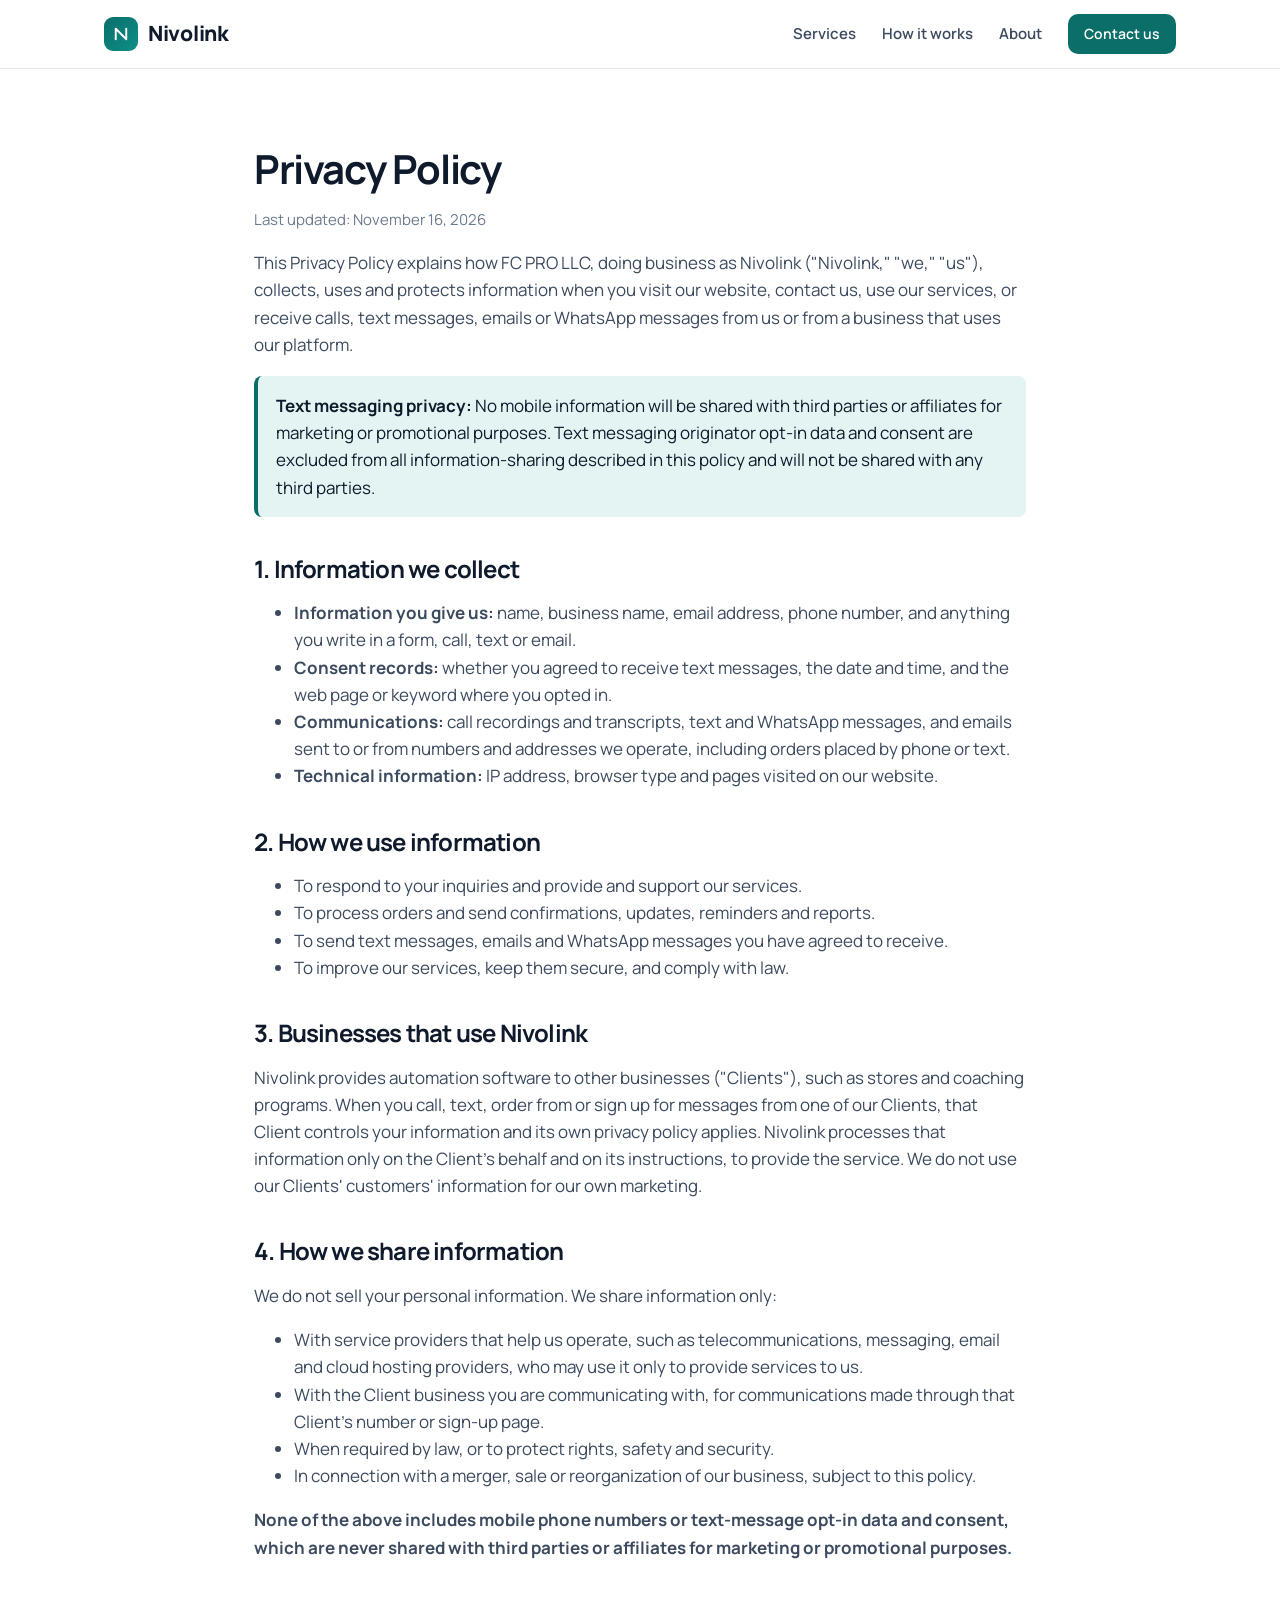
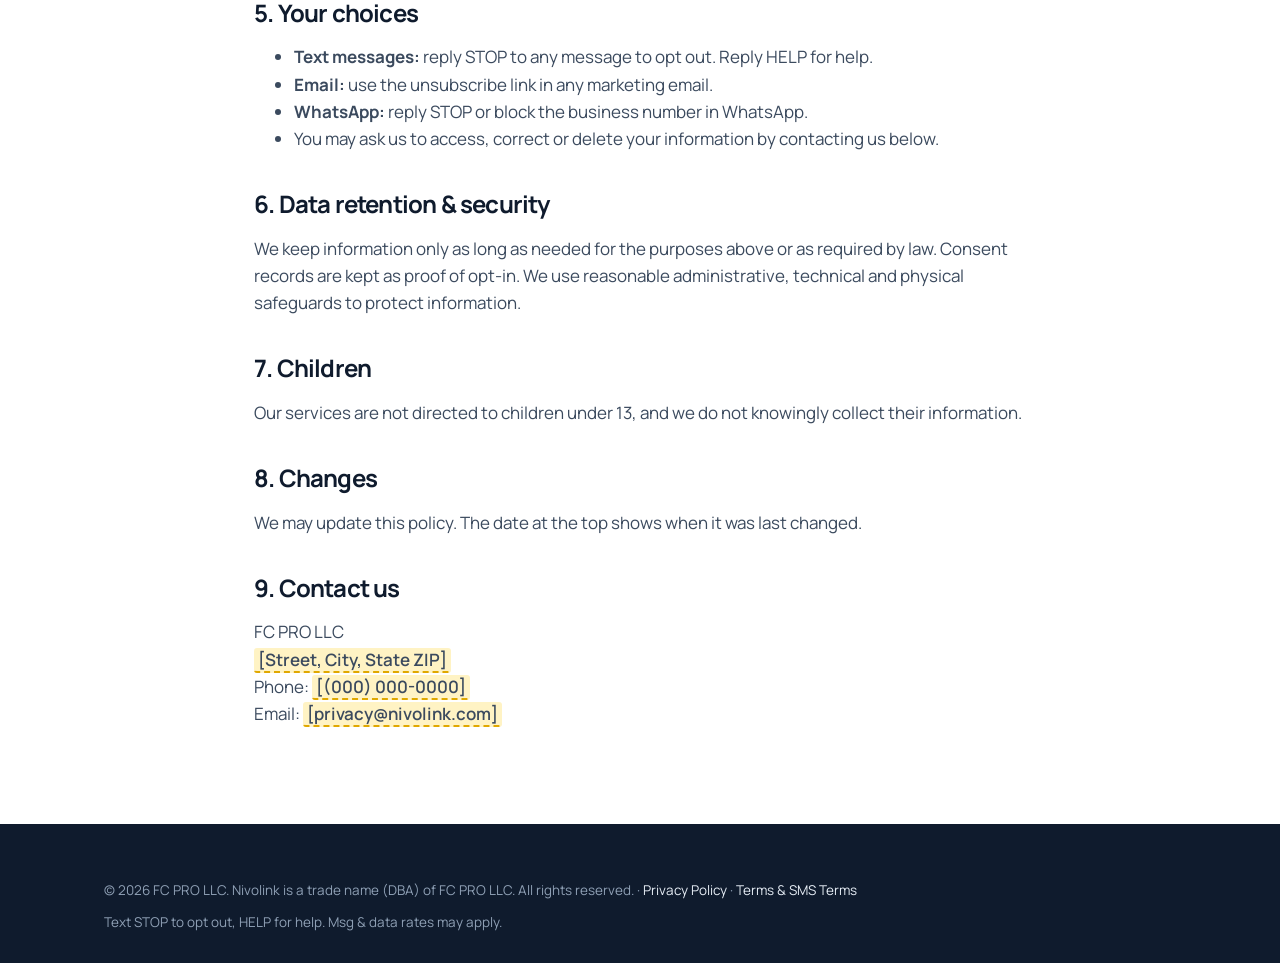
==== privacy.html @ d1e4249a "Add files via upload" ====
<!DOCTYPE html>
<html lang="en">
<head>
<meta charset="utf-8">
<meta name="viewport" content="width=device-width, initial-scale=1">
<title>Privacy Policy – Nivolink</title>
<link rel="preconnect" href="https://fonts.googleapis.com">
<link rel="preconnect" href="https://fonts.gstatic.com" crossorigin>
<link href="https://fonts.googleapis.com/css2?family=Manrope:wght@400;500;600;700;800&display=swap" rel="stylesheet">
<link rel="stylesheet" href="styles.css">
</head>
<body>

<header class="site">
  <div class="wrap">
    <a class="logo" href="index.html">
      <span class="logo-mark"><svg width="18" height="18" viewBox="0 0 24 24" fill="none" stroke="#fff" stroke-width="2.6" stroke-linecap="round" stroke-linejoin="round"><path d="M5 19V5l14 14V5"/></svg></span>
      Nivolink
    </a>
    <nav class="main">
      <a href="index.html#services">Services</a>
      <a href="index.html#how">How it works</a>
      <a href="index.html#about">About</a>
      <a href="index.html#contact" class="btn small">Contact us</a>
    </nav>
  </div>
</header>

<main class="legal">
  <div class="wrap">
    <h1>Privacy Policy</h1>
    <p class="updated">Last updated: November 16, 2026</p>

    <p>This Privacy Policy explains how FC PRO LLC, doing business as Nivolink ("Nivolink," "we," "us"), collects, uses and protects information when you visit our website, contact us, use our services, or receive calls, text messages, emails or WhatsApp messages from us or from a business that uses our platform.</p>

    <div class="callout"><strong>Text messaging privacy:</strong> No mobile information will be shared with third parties or affiliates for marketing or promotional purposes. Text messaging originator opt-in data and consent are excluded from all information-sharing described in this policy and will not be shared with any third parties.</div>

    <h2>1. Information we collect</h2>
    <ul>
      <li><strong>Information you give us:</strong> name, business name, email address, phone number, and anything you write in a form, call, text or email.</li>
      <li><strong>Consent records:</strong> whether you agreed to receive text messages, the date and time, and the web page or keyword where you opted in.</li>
      <li><strong>Communications:</strong> call recordings and transcripts, text and WhatsApp messages, and emails sent to or from numbers and addresses we operate, including orders placed by phone or text.</li>
      <li><strong>Technical information:</strong> IP address, browser type and pages visited on our website.</li>
    </ul>

    <h2>2. How we use information</h2>
    <ul>
      <li>To respond to your inquiries and provide and support our services.</li>
      <li>To process orders and send confirmations, updates, reminders and reports.</li>
      <li>To send text messages, emails and WhatsApp messages you have agreed to receive.</li>
      <li>To improve our services, keep them secure, and comply with law.</li>
    </ul>

    <h2>3. Businesses that use Nivolink</h2>
    <p>Nivolink provides automation software to other businesses ("Clients"), such as stores and coaching programs. When you call, text, order from or sign up for messages from one of our Clients, that Client controls your information and its own privacy policy applies. Nivolink processes that information only on the Client's behalf and on its instructions, to provide the service. We do not use our Clients' customers' information for our own marketing.</p>

    <h2>4. How we share information</h2>
    <p>We do not sell your personal information. We share information only:</p>
    <ul>
      <li>With service providers that help us operate, such as telecommunications, messaging, email and cloud hosting providers, who may use it only to provide services to us.</li>
      <li>With the Client business you are communicating with, for communications made through that Client's number or sign-up page.</li>
      <li>When required by law, or to protect rights, safety and security.</li>
      <li>In connection with a merger, sale or reorganization of our business, subject to this policy.</li>
    </ul>
    <p><strong>None of the above includes mobile phone numbers or text-message opt-in data and consent, which are never shared with third parties or affiliates for marketing or promotional purposes.</strong></p>

    <h2>5. Your choices</h2>
    <ul>
      <li><strong>Text messages:</strong> reply STOP to any message to opt out. Reply HELP for help.</li>
      <li><strong>Email:</strong> use the unsubscribe link in any marketing email.</li>
      <li><strong>WhatsApp:</strong> reply STOP or block the business number in WhatsApp.</li>
      <li>You may ask us to access, correct or delete your information by contacting us below.</li>
    </ul>

    <h2>6. Data retention &amp; security</h2>
    <p>We keep information only as long as needed for the purposes above or as required by law. Consent records are kept as proof of opt-in. We use reasonable administrative, technical and physical safeguards to protect information.</p>

    <h2>7. Children</h2>
    <p>Our services are not directed to children under 13, and we do not knowingly collect their information.</p>

    <h2>8. Changes</h2>
    <p>We may update this policy. The date at the top shows when it was last changed.</p>

    <h2>9. Contact us</h2>
    <p>FC PRO LLC<br>
    <span class="ph">[Street, City, State ZIP]</span><br>
    Phone: <span class="ph">[(000) 000-0000]</span><br>
    Email: <span class="ph">[privacy@nivolink.com]</span></p>
  </div>
</main>

<footer class="site">
  <div class="wrap">
    <div class="foot-bottom" style="border:0;margin:0;padding:0">
      <span>© 2026 FC PRO LLC. Nivolink is a trade name (DBA) of FC PRO LLC. All rights reserved. · <a href="privacy.html">Privacy Policy</a> · <a href="terms.html">Terms &amp; SMS Terms</a></span>
      <span>Text STOP to opt out, HELP for help. Msg &amp; data rates may apply.</span>
    </div>
  </div>
</footer>
</body>
</html>
---- styles.css ----
:root{
  --ink:#0f1b2d;
  --ink-2:#3b4a5e;
  --muted:#6b7a8f;
  --line:#e3e8ef;
  --bg:#ffffff;
  --bg-soft:#f5f8fb;
  --brand:#0b6e69;
  --brand-2:#0e8f88;
  --brand-soft:#e3f4f2;
  --accent:#f2a33a;
  --radius:14px;
  --max:1120px;
}
*{box-sizing:border-box}
html{scroll-behavior:smooth}
body{margin:0;font-family:"Manrope",system-ui,-apple-system,Segoe UI,Roboto,sans-serif;color:var(--ink);background:var(--bg);line-height:1.6;font-size:17px}
a{color:var(--brand)}
img{max-width:100%}
.wrap{max-width:var(--max);margin:0 auto;padding:0 24px}

/* placeholder marker – replace before going live */
.ph{background:#fff3c4;border-bottom:2px dashed #e0a800;padding:0 4px;border-radius:3px;font-weight:600}

/* header */
header.site{position:sticky;top:0;z-index:10;background:rgba(255,255,255,.94);backdrop-filter:blur(8px);border-bottom:1px solid var(--line)}
header.site .wrap{display:flex;align-items:center;justify-content:space-between;height:68px}
.logo{display:flex;align-items:center;gap:10px;text-decoration:none;color:var(--ink);font-weight:800;font-size:21px;letter-spacing:-.3px}
.logo-mark{width:34px;height:34px;border-radius:9px;background:linear-gradient(135deg,var(--brand),var(--brand-2));display:grid;place-items:center}
nav.main{display:flex;gap:26px;align-items:center}
nav.main a{color:var(--ink-2);text-decoration:none;font-weight:600;font-size:15px}
nav.main a:hover{color:var(--brand)}
.btn{display:inline-block;background:var(--brand);color:#fff!important;text-decoration:none;font-weight:700;padding:12px 22px;border-radius:10px;border:0;cursor:pointer;font-size:16px;font-family:inherit}
.btn:hover{background:var(--brand-2)}
.btn.ghost{background:transparent;color:var(--brand)!important;border:2px solid var(--brand)}
.btn.small{padding:9px 16px;font-size:14px}
@media(max-width:860px){nav.main a:not(.btn){display:none}}

/* hero */
.hero{padding:84px 0 70px;background:radial-gradient(1200px 400px at 85% -10%,var(--brand-soft),transparent 70%)}
.hero-grid{display:grid;grid-template-columns:1.15fr .85fr;gap:56px;align-items:center}
.eyebrow{display:inline-block;font-size:13px;font-weight:800;letter-spacing:1.2px;text-transform:uppercase;color:var(--brand);background:var(--brand-soft);padding:6px 12px;border-radius:999px}
h1{font-size:52px;line-height:1.08;letter-spacing:-1.4px;margin:18px 0 18px}
h2{font-size:36px;line-height:1.15;letter-spacing:-.8px;margin:0 0 14px}
h3{font-size:20px;margin:0 0 8px}
.lead{font-size:20px;color:var(--ink-2);max-width:580px}
.hero .cta{display:flex;gap:14px;flex-wrap:wrap;margin-top:28px}
.hero-note{margin-top:18px;color:var(--muted);font-size:15px}
@media(max-width:900px){.hero-grid{grid-template-columns:1fr}h1{font-size:38px}}

/* phone mock */
.phone{background:#fff;border:1px solid var(--line);border-radius:28px;padding:18px;box-shadow:0 30px 60px -30px rgba(15,27,45,.35);max-width:360px;margin-left:auto}
.phone-top{display:flex;align-items:center;gap:10px;padding-bottom:12px;border-bottom:1px solid var(--line);margin-bottom:14px}
.avatar{width:36px;height:36px;border-radius:50%;background:var(--brand-soft);display:grid;place-items:center;font-weight:800;color:var(--brand);font-size:14px}
.phone-top small{display:block;color:var(--muted);font-size:12px}
.bubble{max-width:82%;padding:10px 14px;border-radius:16px;font-size:14.5px;margin:8px 0;line-height:1.45}
.bubble.in{background:var(--bg-soft);border-bottom-left-radius:4px}
.bubble.out{background:var(--brand);color:#fff;margin-left:auto;border-bottom-right-radius:4px}
.chan{display:flex;gap:6px;margin-top:14px;flex-wrap:wrap}
.chan span{font-size:12px;font-weight:700;color:var(--ink-2);background:var(--bg-soft);border:1px solid var(--line);padding:4px 10px;border-radius:999px}

/* sections */
section{padding:80px 0}
section.soft{background:var(--bg-soft)}
.section-head{max-width:700px;margin-bottom:42px}
.section-head p{color:var(--ink-2);font-size:18px;margin:0}
.grid-3{display:grid;grid-template-columns:repeat(3,1fr);gap:22px}
.grid-2{display:grid;grid-template-columns:repeat(2,1fr);gap:22px}
.grid-4{display:grid;grid-template-columns:repeat(4,1fr);gap:18px}
@media(max-width:900px){.grid-3,.grid-2,.grid-4{grid-template-columns:1fr}}
.card{background:#fff;border:1px solid var(--line);border-radius:var(--radius);padding:26px}
.card p{color:var(--ink-2);margin:0;font-size:16px}
.icon{width:44px;height:44px;border-radius:11px;background:var(--brand-soft);display:grid;place-items:center;margin-bottom:16px}
.icon svg{width:22px;height:22px;stroke:var(--brand);fill:none;stroke-width:2;stroke-linecap:round;stroke-linejoin:round}
ul.checks{list-style:none;padding:0;margin:14px 0 0}
ul.checks li{padding-left:26px;position:relative;margin:7px 0;color:var(--ink-2);font-size:15.5px}
ul.checks li::before{content:"";position:absolute;left:0;top:7px;width:14px;height:14px;border-radius:50%;background:var(--brand-soft);box-shadow:inset 0 0 0 4px var(--brand)}

/* steps */
.steps{counter-reset:s;display:grid;grid-template-columns:repeat(4,1fr);gap:20px}
.step{position:relative;padding-top:52px}
.step::before{counter-increment:s;content:counter(s);position:absolute;top:0;left:0;width:38px;height:38px;border-radius:50%;background:var(--brand);color:#fff;font-weight:800;display:grid;place-items:center}
.step p{color:var(--ink-2);margin:0;font-size:16px}
@media(max-width:900px){.steps{grid-template-columns:1fr 1fr}}

/* industries */
.tag{background:#fff;border:1px solid var(--line);border-radius:12px;padding:18px 20px;font-weight:700}
.tag small{display:block;font-weight:500;color:var(--muted);font-size:14px;margin-top:4px}

/* forms */
.form-box{background:#fff;border:1px solid var(--line);border-radius:18px;padding:32px;box-shadow:0 20px 50px -35px rgba(15,27,45,.4)}
label{display:block;font-weight:700;font-size:14px;margin:0 0 6px}
input[type=text],input[type=tel],input[type=email],textarea,select{width:100%;padding:12px 14px;border:1px solid #cfd8e3;border-radius:10px;font:inherit;font-size:16px;background:#fff}
textarea{min-height:110px;resize:vertical}
.field{margin-bottom:16px}
.row-2{display:grid;grid-template-columns:1fr 1fr;gap:14px}
@media(max-width:640px){.row-2{grid-template-columns:1fr}}
.consent{display:flex;gap:12px;align-items:flex-start;background:var(--bg-soft);border:1px solid var(--line);border-radius:10px;padding:14px;margin-bottom:12px}
.consent input{margin-top:4px;width:18px;height:18px;flex:0 0 auto;accent-color:var(--brand)}
.consent span{font-size:13.5px;color:var(--ink-2);line-height:1.5}
.consent strong{color:var(--ink)}
.fineprint{font-size:13px;color:var(--muted);margin-top:12px}
.thanks{display:none;background:var(--brand-soft);border:1px solid #b9e3df;color:var(--ink);padding:16px;border-radius:10px;margin-top:14px;font-weight:600}

/* contact strip */
.contact-list{list-style:none;padding:0;margin:20px 0 0}
.contact-list li{margin:10px 0;color:var(--ink-2)}
.contact-list b{display:inline-block;min-width:92px;color:var(--ink)}

/* legal pages */
.legal{padding:60px 0 80px}
.legal .wrap{max-width:820px}
.legal h1{font-size:40px}
.legal h2{font-size:24px;margin-top:38px}
.legal p,.legal li{color:var(--ink-2)}
.legal .updated{color:var(--muted);font-size:15px}
.callout{background:var(--brand-soft);border-left:4px solid var(--brand);padding:16px 18px;border-radius:8px;color:var(--ink);margin:18px 0}

/* footer */
footer.site{background:var(--ink);color:#c5cfdb;padding:56px 0 30px;font-size:15px}
footer.site a{color:#e6edf5;text-decoration:none}
footer.site a:hover{text-decoration:underline}
.foot-grid{display:grid;grid-template-columns:1.4fr 1fr 1fr 1fr;gap:30px}
footer.site h4{color:#fff;margin:0 0 12px;font-size:15px}
footer.site ul{list-style:none;padding:0;margin:0}
footer.site li{margin:7px 0}
.foot-bottom{border-top:1px solid #24344a;margin-top:36px;padding-top:20px;display:flex;justify-content:space-between;flex-wrap:wrap;gap:10px;font-size:13.5px;color:#8fa0b5}
footer.site .ph{color:var(--ink)}
@media(max-width:900px){.foot-grid{grid-template-columns:1fr 1fr}}
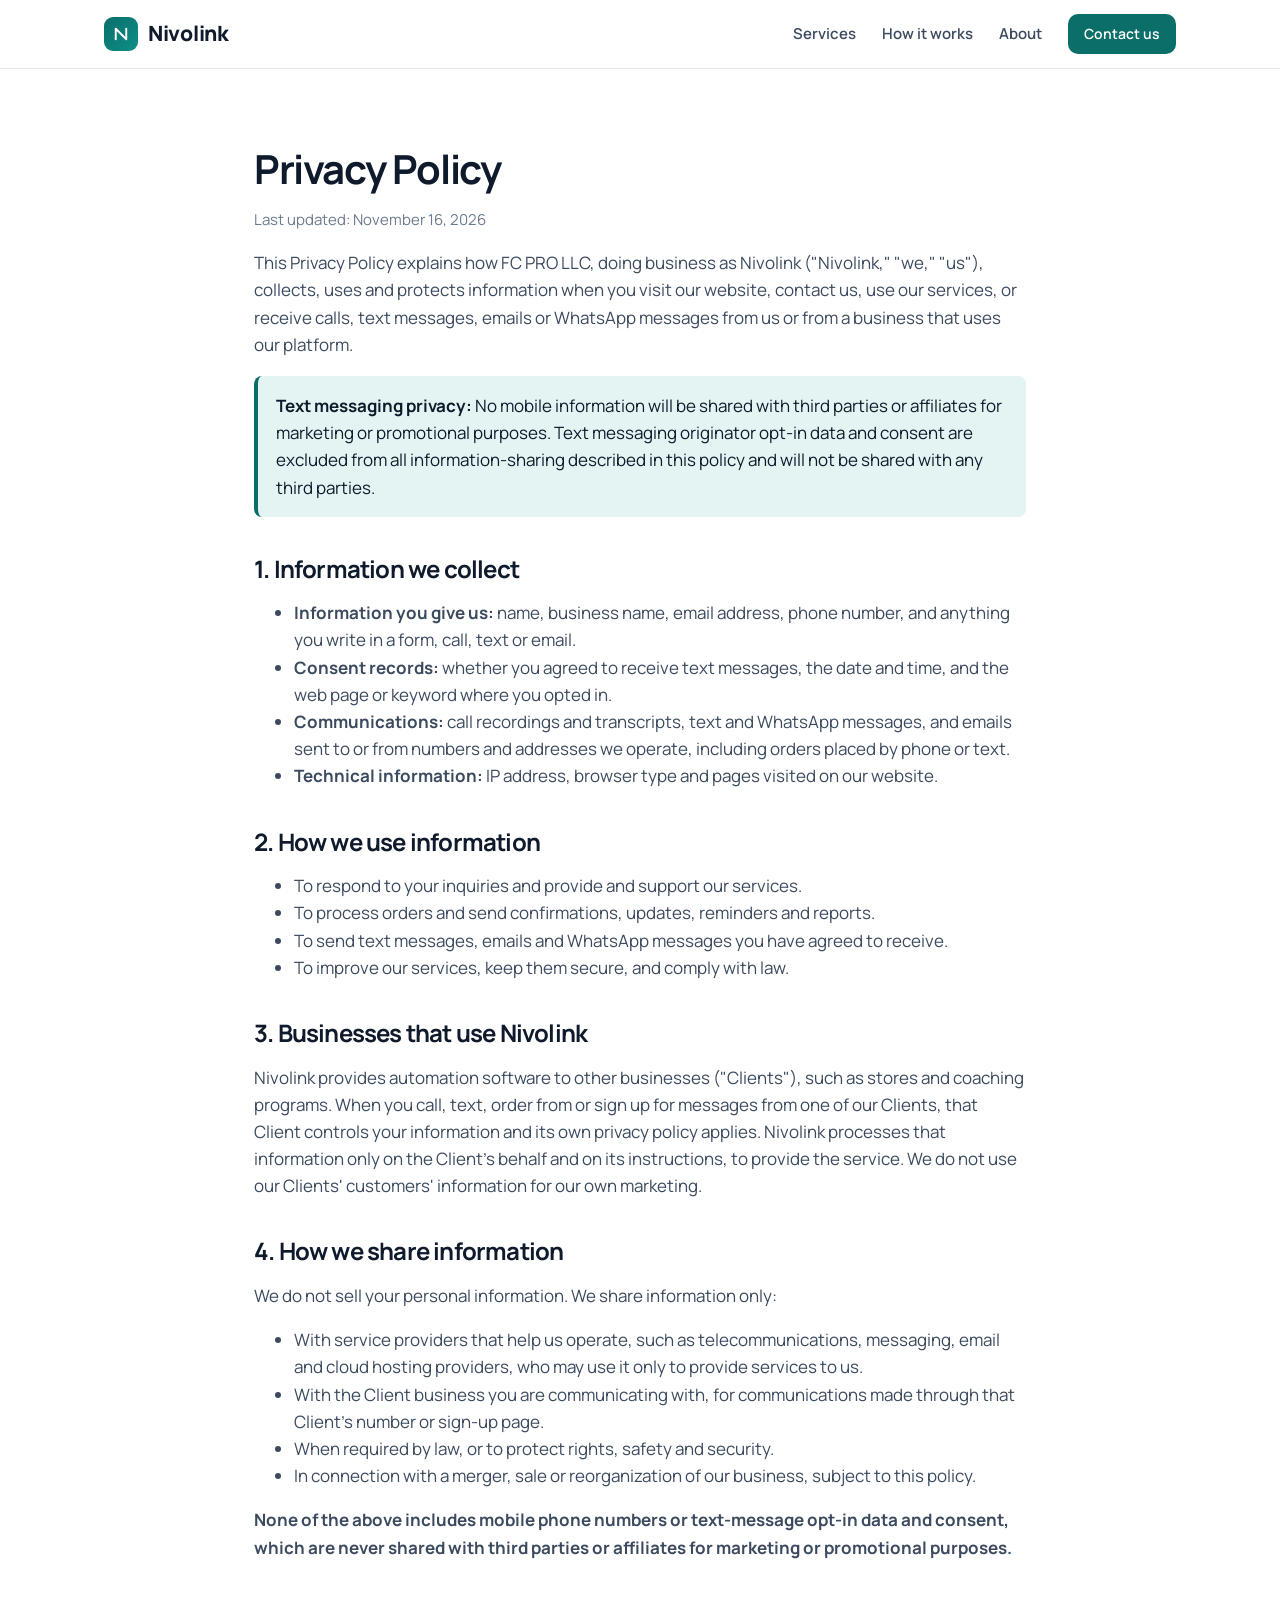
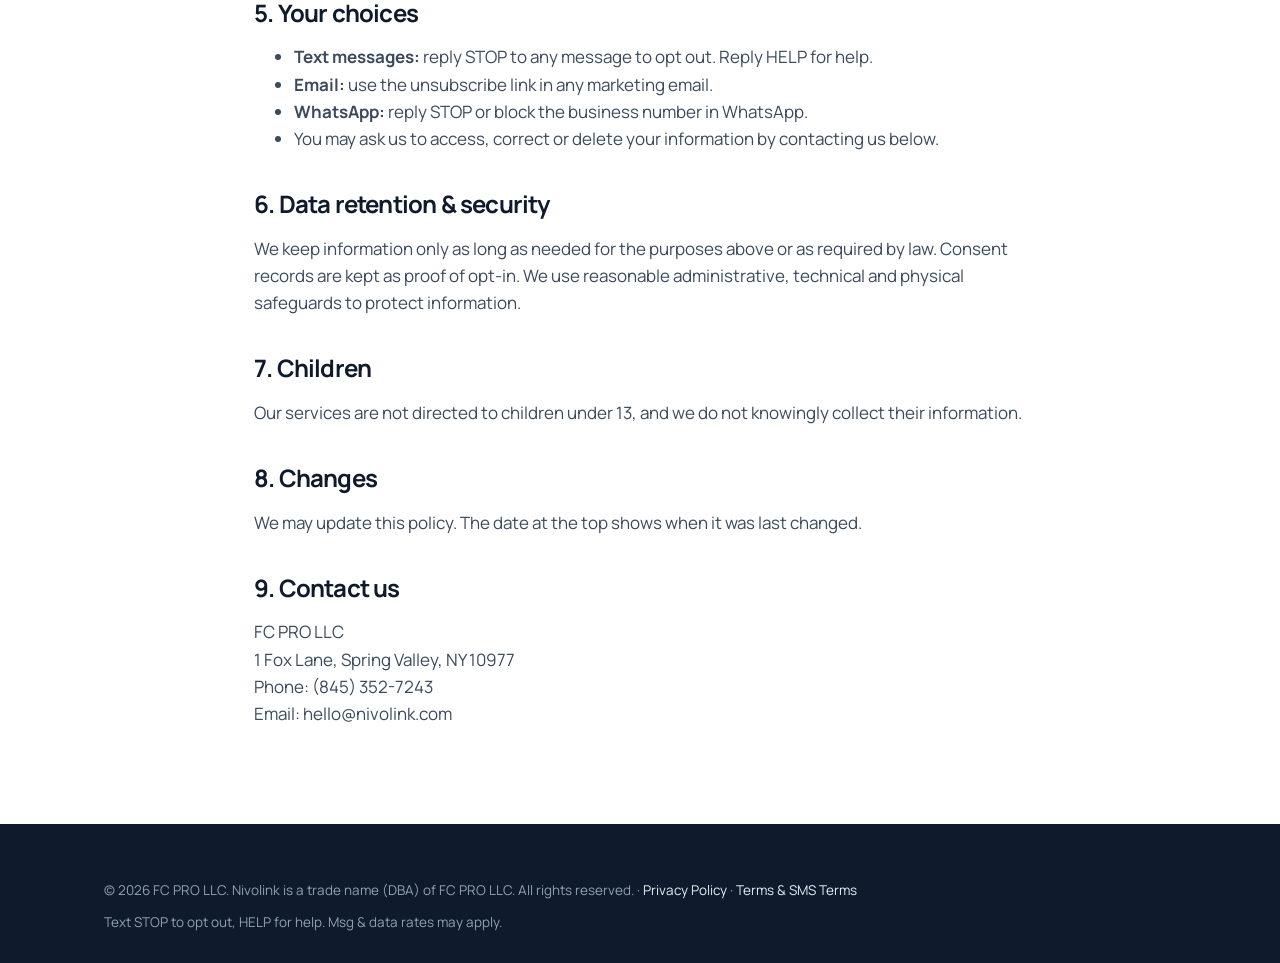
==== commit 56e42847: "Fill in business address, phone, email and hours Co-Authored-By: Claude Opus 5.5 <noreply@anthropic." ====
--- a/privacy.html
+++ b/privacy.html
@@ -83,9 +83,9 @@
 
     <h2>9. Contact us</h2>
     <p>FC PRO LLC<br>
-    <span class="ph">[Street, City, State ZIP]</span><br>
-    Phone: <span class="ph">[(000) 000-0000]</span><br>
-    Email: <span class="ph">[privacy@nivolink.com]</span></p>
+    1 Fox Lane, Spring Valley, NY 10977<br>
+    Phone: (845) 352-7243<br>
+    Email: hello@nivolink.com</p>
   </div>
 </main>
 
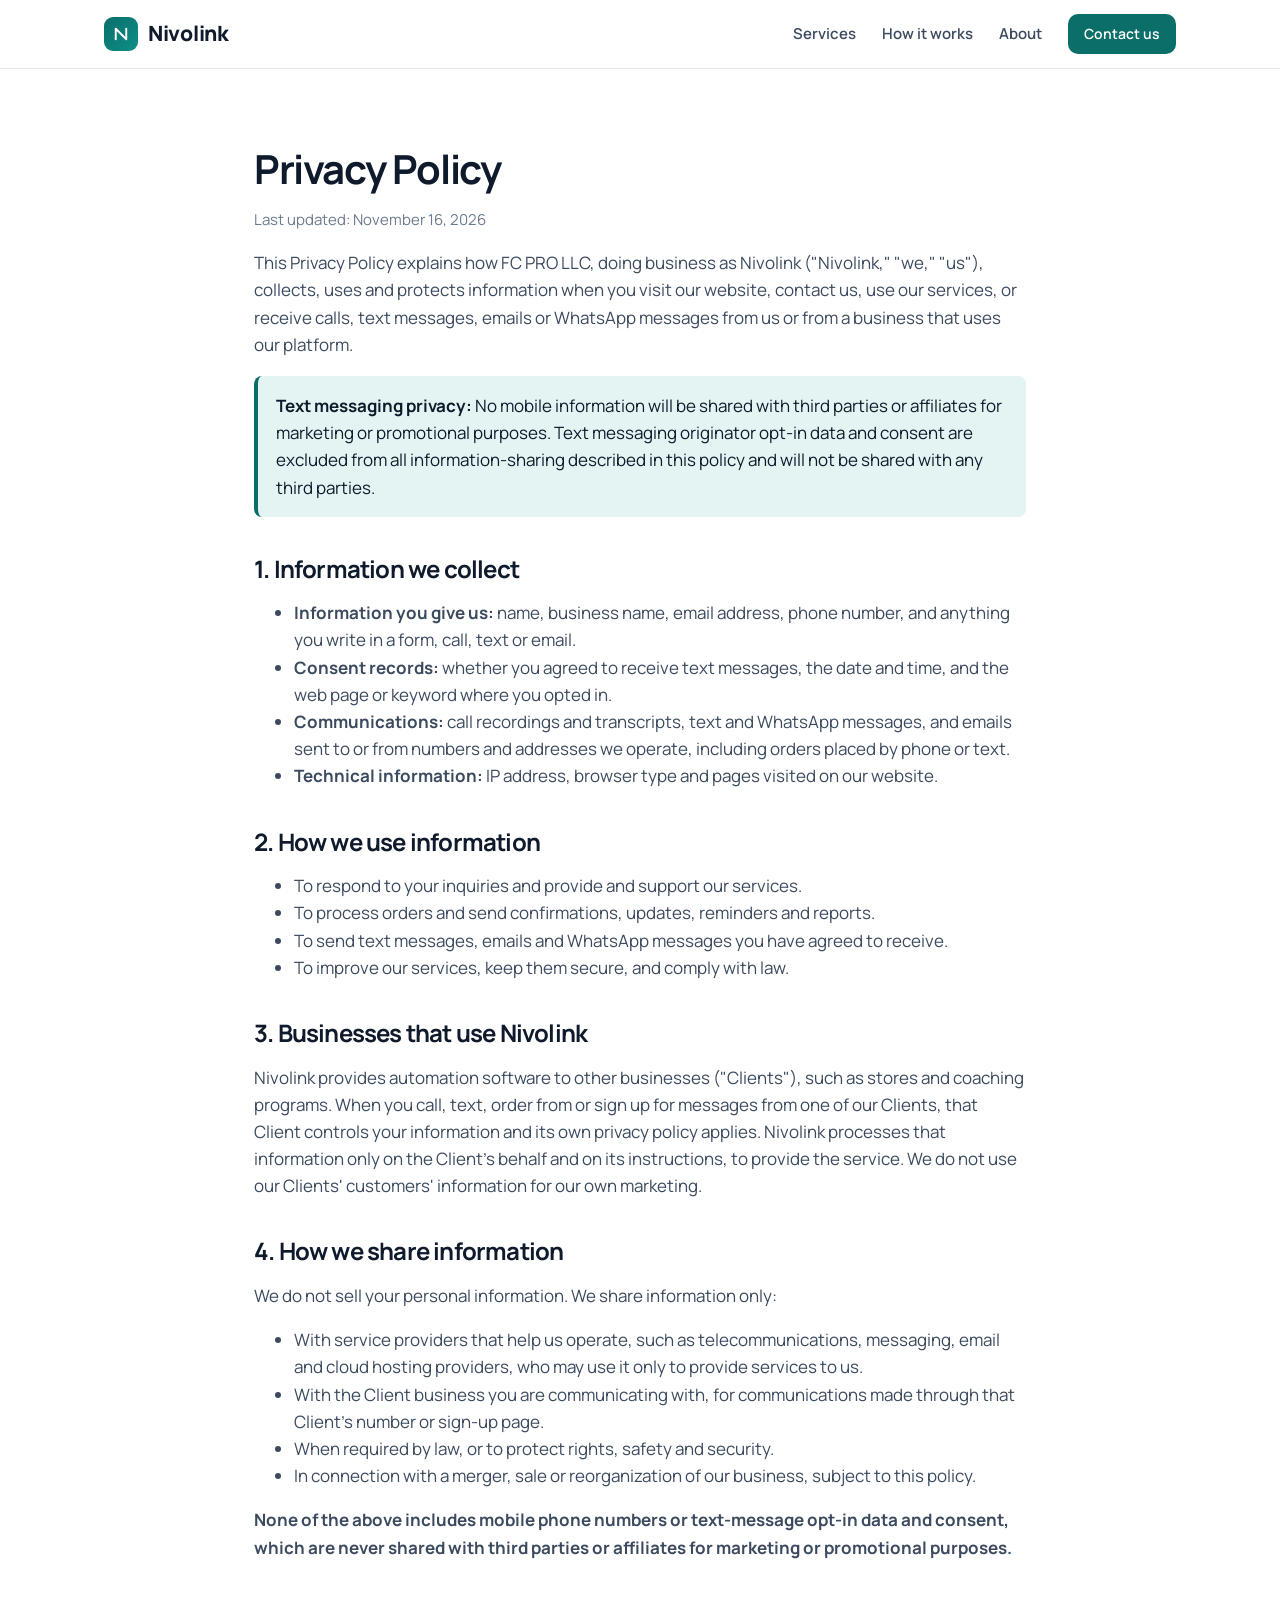
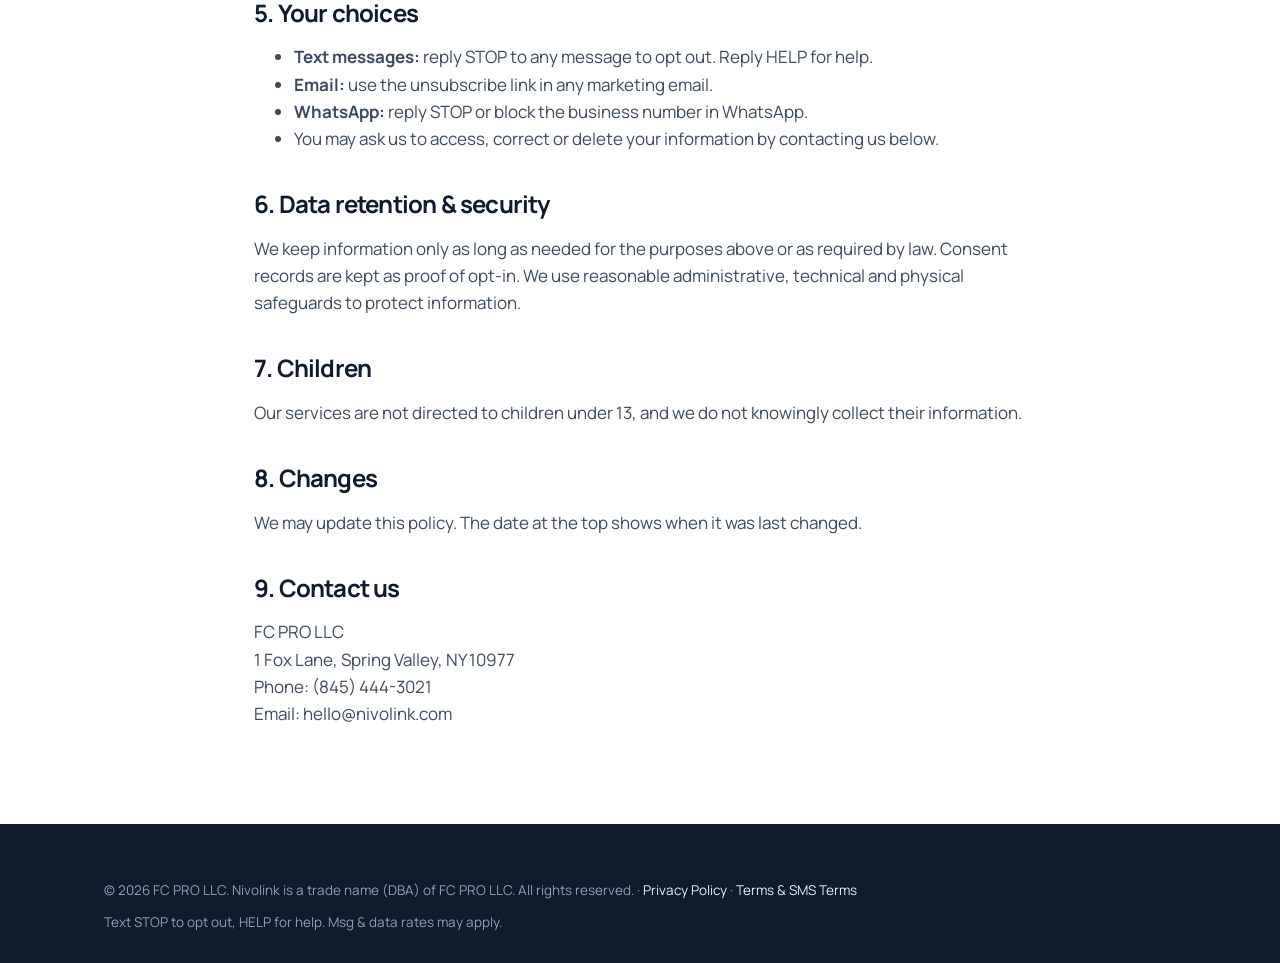
==== commit 8cb2459d: "Use (845) 444-3021 as Nivolink's single call and text number Co-Authored-By: Claude Opus 5.5 <norepl" ====
--- a/privacy.html
+++ b/privacy.html
@@ -84,7 +84,7 @@
     <h2>9. Contact us</h2>
     <p>FC PRO LLC<br>
     1 Fox Lane, Spring Valley, NY 10977<br>
-    Phone: (845) 352-7243<br>
+    Phone: (845) 444-3021<br>
     Email: hello@nivolink.com</p>
   </div>
 </main>
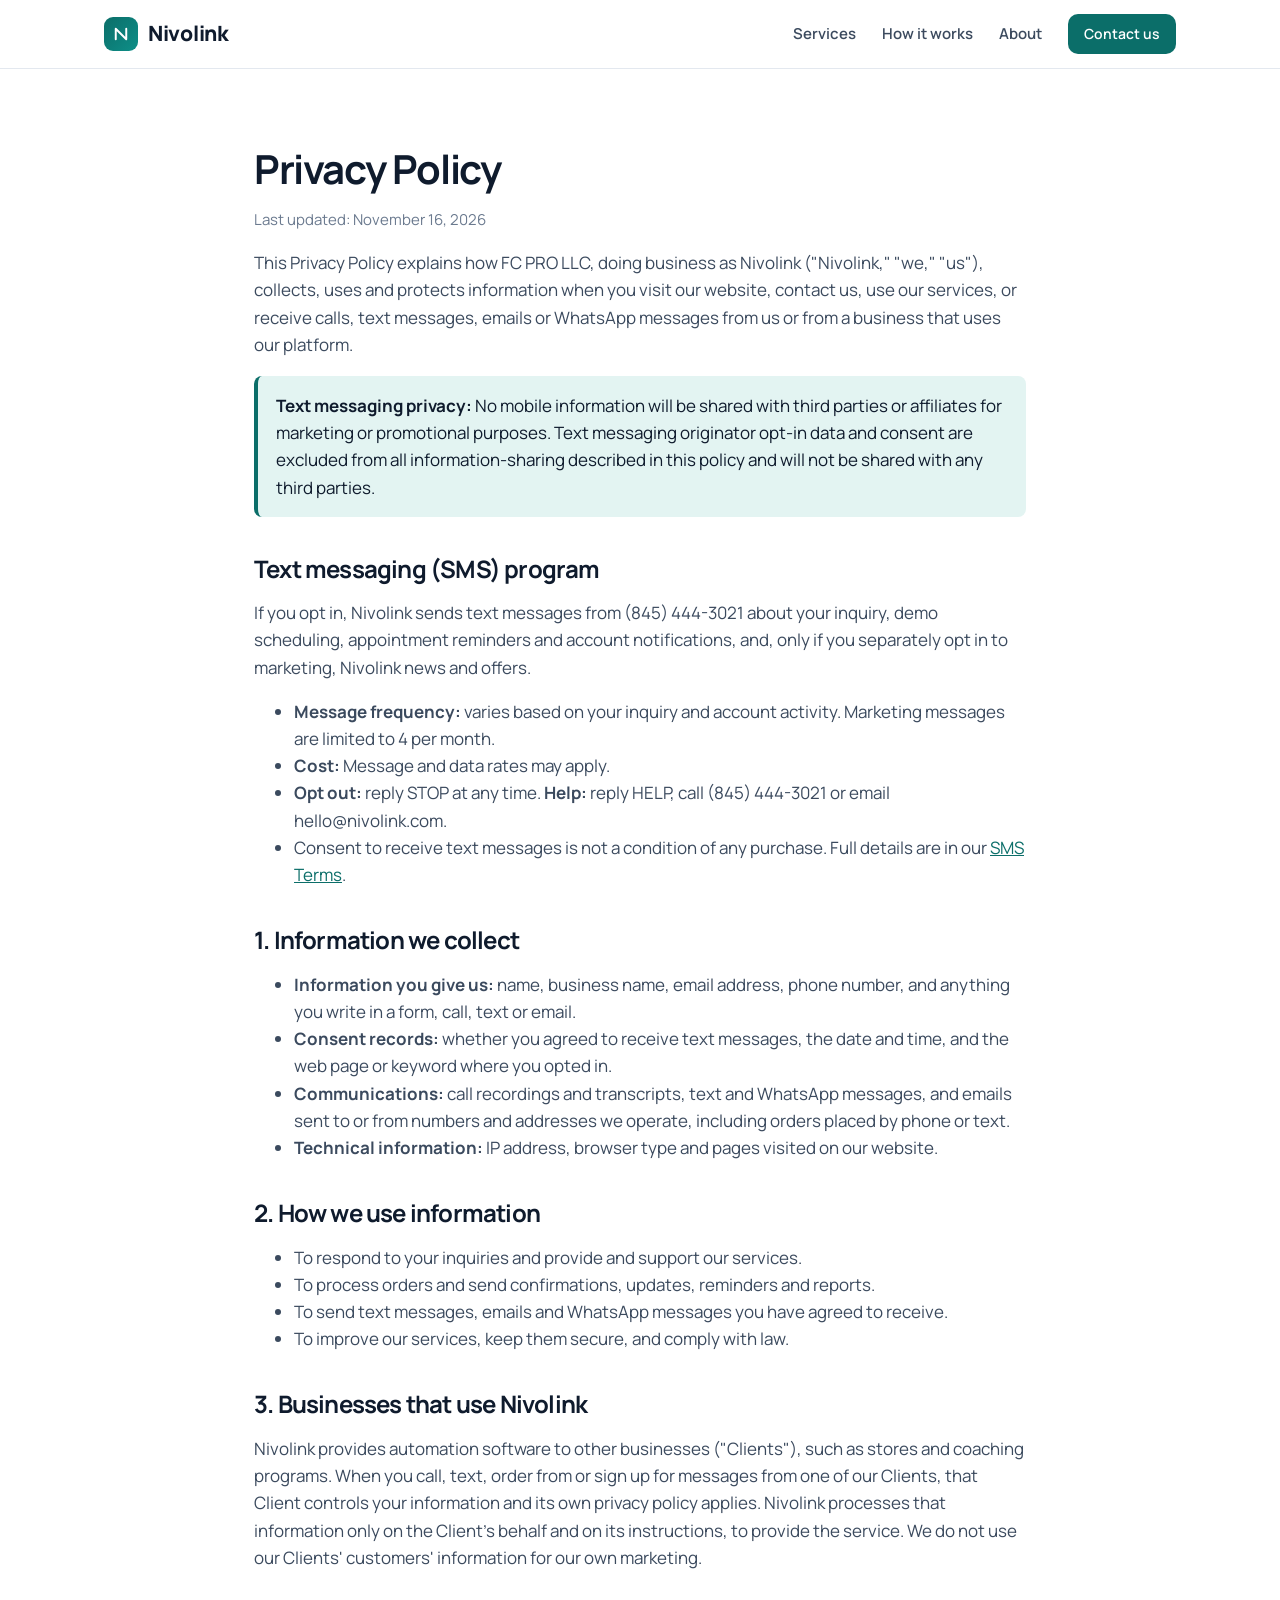
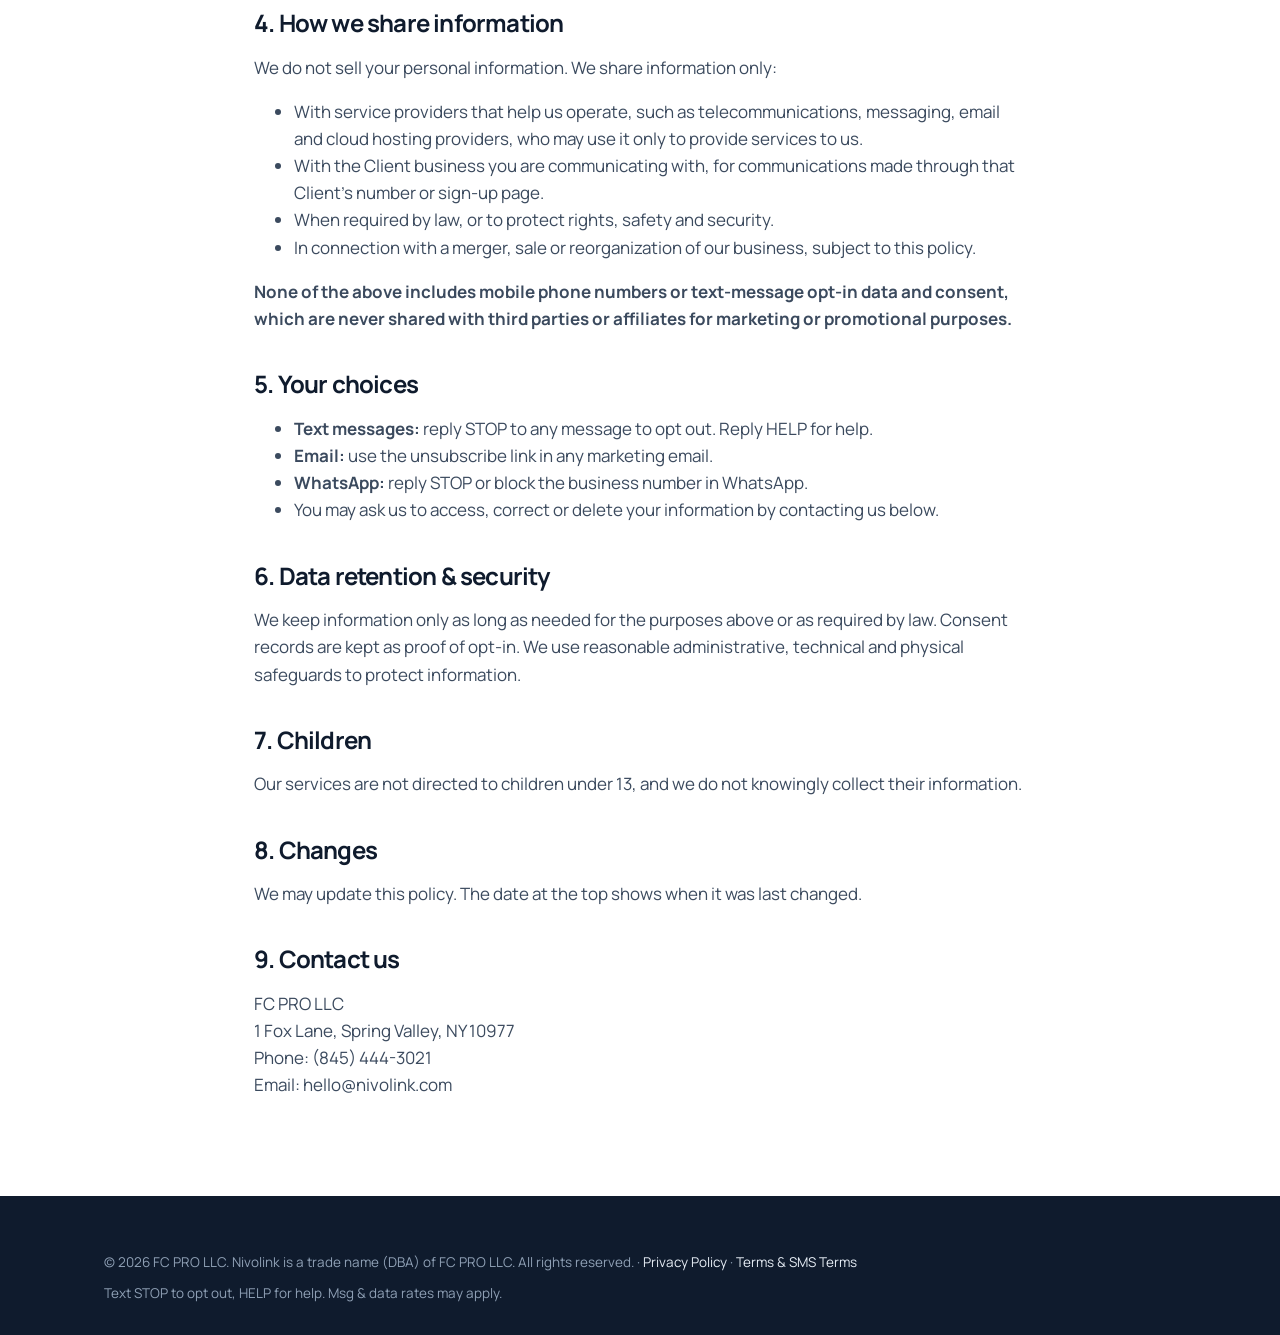
==== commit 568068d3: "Add SMS frequency and message & data rates disclosure to privacy policy Co-Authored-By: Claude Opus " ====
--- a/privacy.html
+++ b/privacy.html
@@ -34,6 +34,15 @@
     <p>This Privacy Policy explains how FC PRO LLC, doing business as Nivolink ("Nivolink," "we," "us"), collects, uses and protects information when you visit our website, contact us, use our services, or receive calls, text messages, emails or WhatsApp messages from us or from a business that uses our platform.</p>
 
     <div class="callout"><strong>Text messaging privacy:</strong> No mobile information will be shared with third parties or affiliates for marketing or promotional purposes. Text messaging originator opt-in data and consent are excluded from all information-sharing described in this policy and will not be shared with any third parties.</div>
+
+    <h2>Text messaging (SMS) program</h2>
+    <p>If you opt in, Nivolink sends text messages from (845) 444-3021 about your inquiry, demo scheduling, appointment reminders and account notifications, and, only if you separately opt in to marketing, Nivolink news and offers.</p>
+    <ul>
+      <li><strong>Message frequency:</strong> varies based on your inquiry and account activity. Marketing messages are limited to 4 per month.</li>
+      <li><strong>Cost:</strong> Message and data rates may apply.</li>
+      <li><strong>Opt out:</strong> reply STOP at any time. <strong>Help:</strong> reply HELP, call (845) 444-3021 or email hello@nivolink.com.</li>
+      <li>Consent to receive text messages is not a condition of any purchase. Full details are in our <a href="terms.html#sms">SMS Terms</a>.</li>
+    </ul>
 
     <h2>1. Information we collect</h2>
     <ul>
